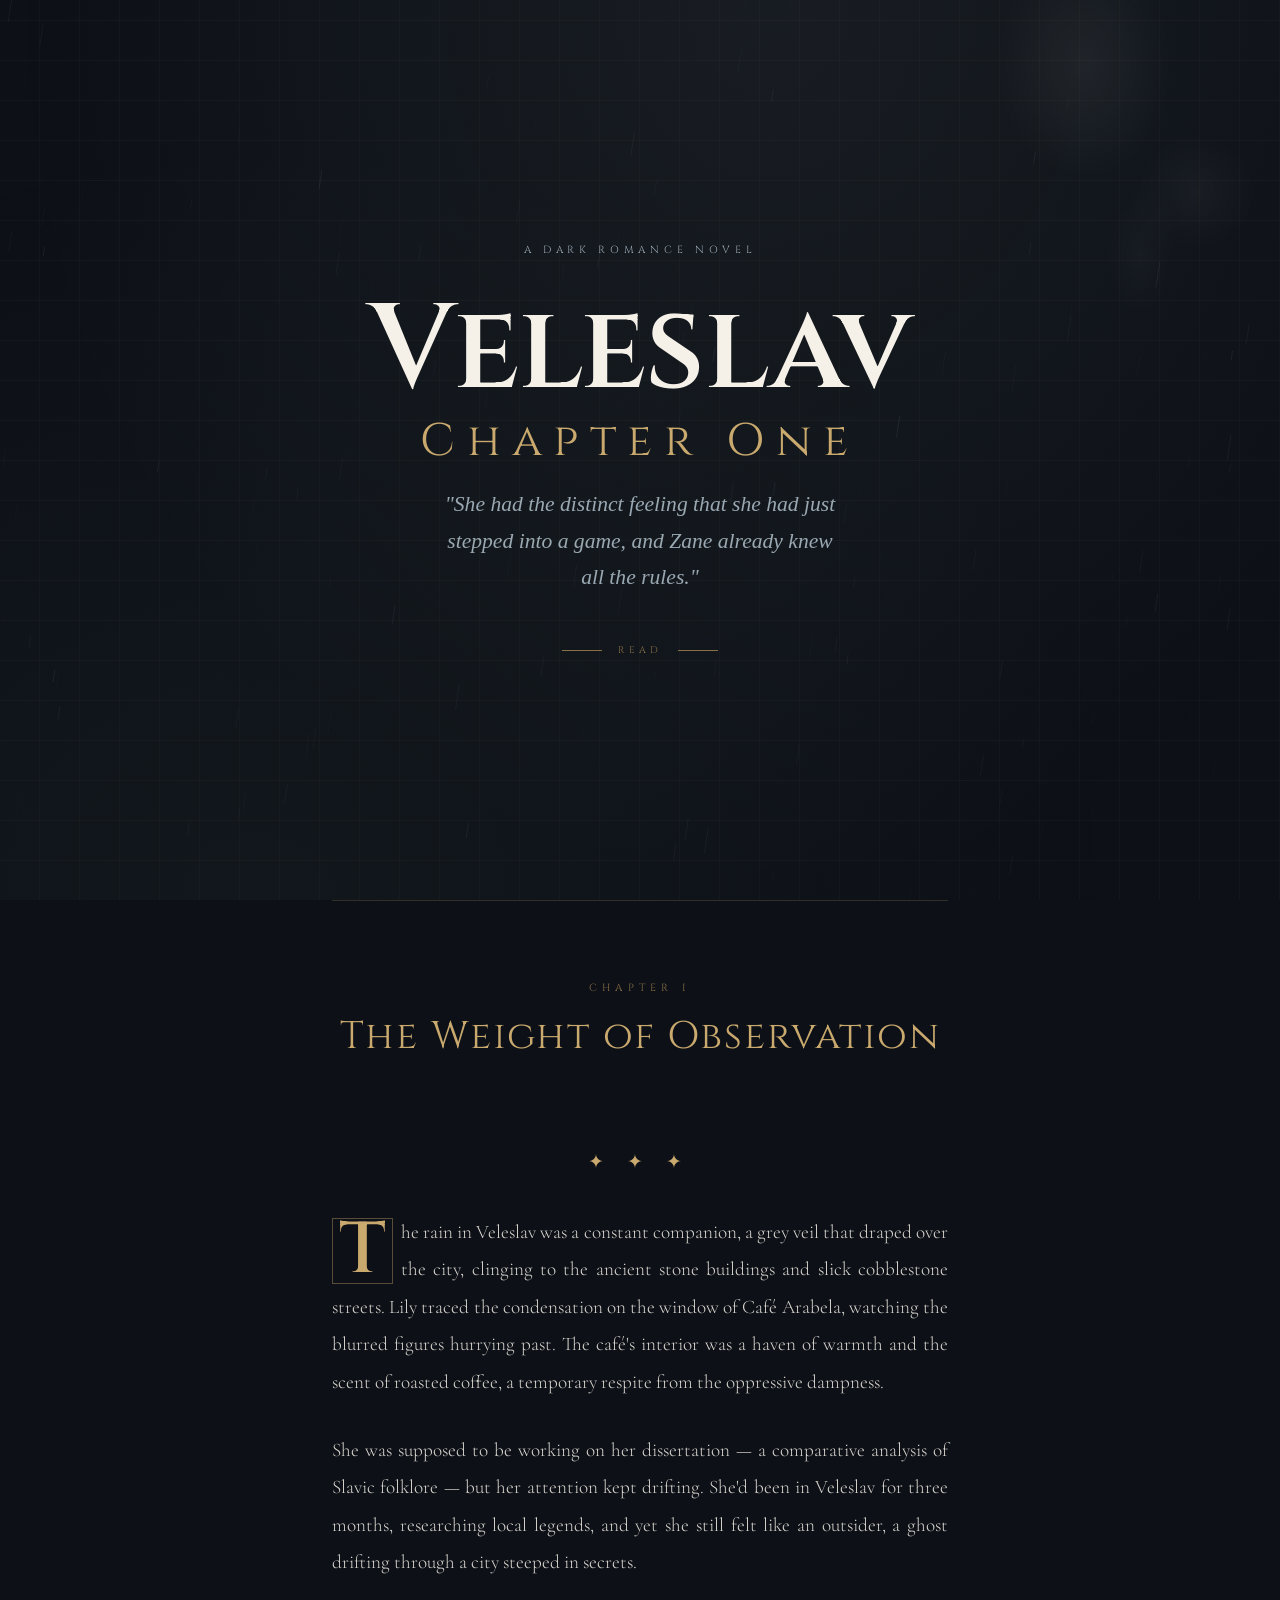
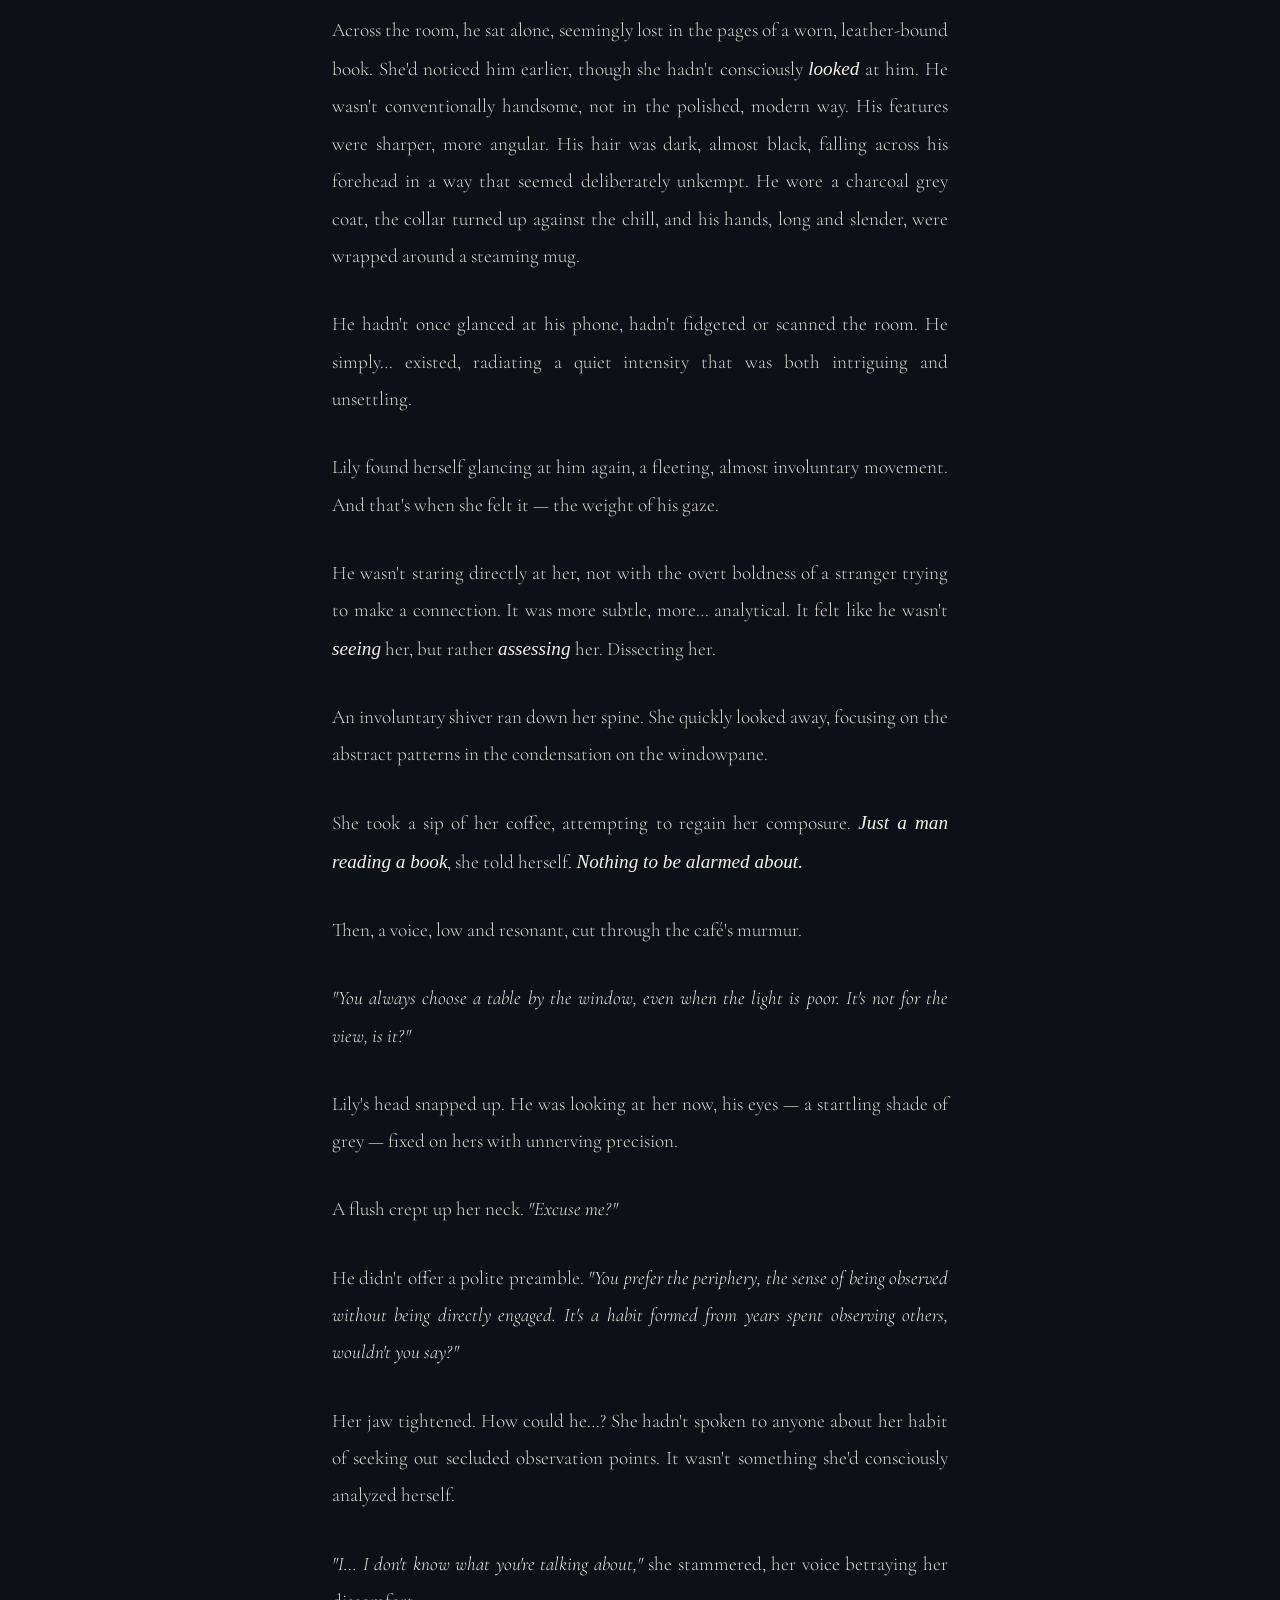
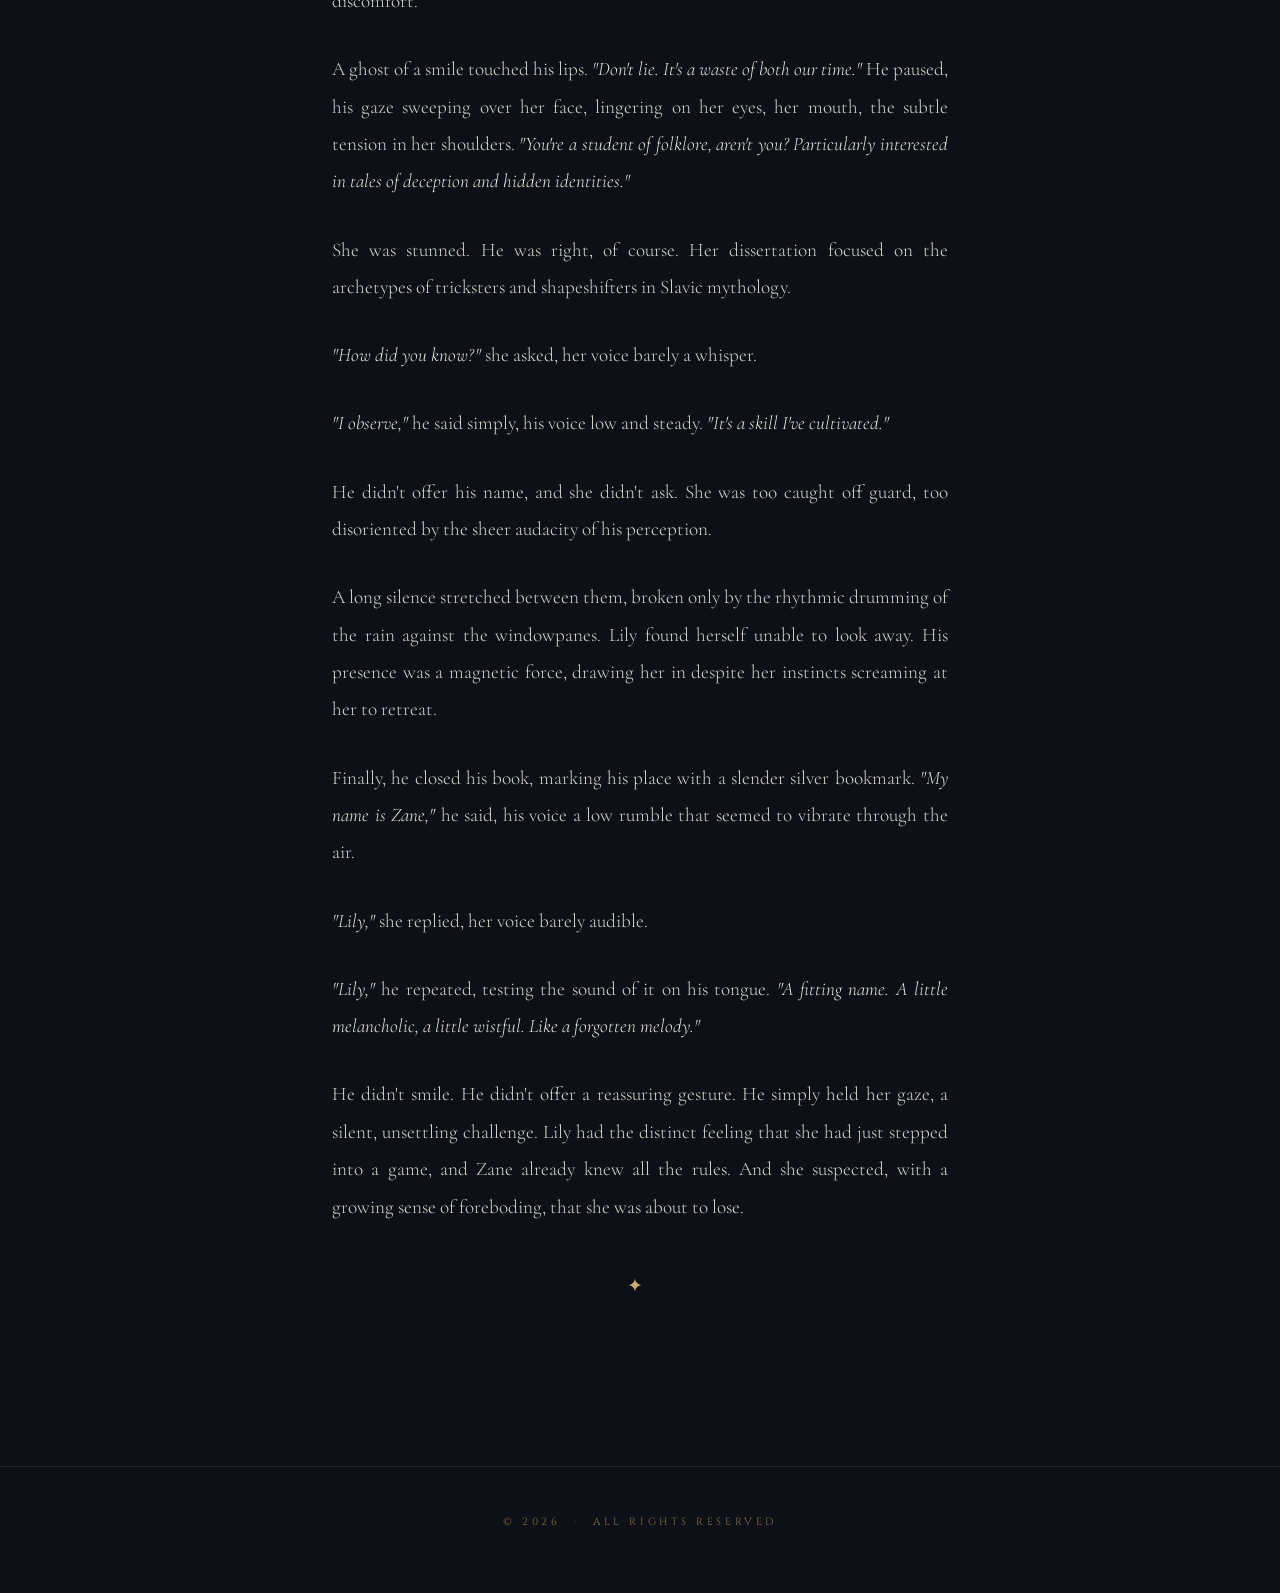
==== index.html @ c0bae183 "Add files via upload" ====
<!DOCTYPE html>
<html lang="en">
<head>
  <meta charset="UTF-8" />
  <meta name="viewport" content="width=device-width, initial-scale=1.0"/>
  <title>Chapter One — Veleslav</title>
  <link href="https://fonts.googleapis.com/css2?family=Cormorant+Garamond:ital,wght@0,300;0,400;0,600;1,300;1,400&family=Cinzel:wght@400;600&family=IM+Fell+English:ital@0;1&display=swap" rel="stylesheet"/>
  <style>
    :root {
      --ink: #1a1410;
      --parchment: #f5f0e8;
      --sepia: #8b6f47;
      --mist: #9aa8b2;
      --accent: #c9a96e;
      --deep: #0d1117;
    }

    *, *::before, *::after { box-sizing: border-box; margin: 0; padding: 0; }

    html { scroll-behavior: smooth; }

    body {
      background-color: var(--deep);
      color: var(--parchment);
      font-family: 'Cormorant Garamond', serif;
      font-weight: 300;
      min-height: 100vh;
      overflow-x: hidden;
      cursor: default;
    }

    /* ── Rain canvas ── */
    #rain {
      position: fixed;
      inset: 0;
      pointer-events: none;
      z-index: 0;
      opacity: 0.18;
    }

    /* ── Fog overlay ── */
    .fog {
      position: fixed;
      inset: 0;
      pointer-events: none;
      z-index: 1;
      background: radial-gradient(ellipse at 60% 0%, rgba(154,168,178,0.08) 0%, transparent 70%),
                  radial-gradient(ellipse at 20% 100%, rgba(100,120,130,0.06) 0%, transparent 60%);
    }

    /* ── Hero ── */
    .hero {
      position: relative;
      z-index: 2;
      min-height: 100vh;
      display: flex;
      flex-direction: column;
      align-items: center;
      justify-content: center;
      text-align: center;
      padding: 4rem 2rem;
    }

    .hero::before {
      content: '';
      position: absolute;
      inset: 0;
      background:
        repeating-linear-gradient(0deg, transparent, transparent 39px, rgba(201,169,110,0.04) 39px, rgba(201,169,110,0.04) 40px),
        repeating-linear-gradient(90deg, transparent, transparent 39px, rgba(201,169,110,0.03) 39px, rgba(201,169,110,0.03) 40px);
      pointer-events: none;
    }

    .hero-eyebrow {
      font-family: 'Cinzel', serif;
      font-size: 0.65rem;
      letter-spacing: 0.45em;
      color: var(--mist);
      text-transform: uppercase;
      margin-bottom: 2.5rem;
      opacity: 0;
      animation: fadeUp 1.2s ease forwards 0.3s;
    }

    .hero-title {
      font-family: 'Cinzel', serif;
      font-size: clamp(3rem, 10vw, 7.5rem);
      font-weight: 600;
      line-height: 0.9;
      color: var(--parchment);
      letter-spacing: -0.01em;
      margin-bottom: 1.5rem;
      opacity: 0;
      animation: fadeUp 1.4s ease forwards 0.5s;
    }

    .hero-title span {
      display: block;
      color: var(--accent);
      font-size: 0.38em;
      font-weight: 400;
      letter-spacing: 0.25em;
      margin-top: 1rem;
    }

    .hero-subtitle {
      font-family: 'IM Fell English', serif;
      font-style: italic;
      font-size: clamp(1rem, 2.5vw, 1.35rem);
      color: var(--mist);
      max-width: 38ch;
      line-height: 1.7;
      margin-bottom: 3rem;
      opacity: 0;
      animation: fadeUp 1.4s ease forwards 0.75s;
    }

    .scroll-cue {
      font-family: 'Cinzel', serif;
      font-size: 0.6rem;
      letter-spacing: 0.4em;
      color: var(--sepia);
      text-transform: uppercase;
      opacity: 0;
      animation: fadeUp 1s ease forwards 1.4s, pulse 2.5s ease-in-out infinite 2.4s;
      display: flex;
      align-items: center;
      gap: 1rem;
    }
    .scroll-cue::before, .scroll-cue::after {
      content: '';
      display: block;
      width: 40px;
      height: 1px;
      background: var(--sepia);
    }

    /* ── Divider ── */
    .ornament {
      text-align: center;
      color: var(--accent);
      font-size: 1.2rem;
      opacity: 0.6;
      margin: 2.5rem 0;
      letter-spacing: 0.5em;
    }

    /* ── Chapter body ── */
    .chapter {
      position: relative;
      z-index: 2;
      max-width: 680px;
      margin: 0 auto;
      padding: 0 2rem 8rem;
    }

    .chapter-header {
      text-align: center;
      padding: 5rem 0 3rem;
      border-top: 1px solid rgba(201,169,110,0.2);
    }

    .chapter-label {
      font-family: 'Cinzel', serif;
      font-size: 0.65rem;
      letter-spacing: 0.5em;
      color: var(--sepia);
      text-transform: uppercase;
      display: block;
      margin-bottom: 1rem;
    }

    .chapter-name {
      font-family: 'Cinzel', serif;
      font-size: clamp(1.6rem, 4vw, 2.4rem);
      font-weight: 400;
      color: var(--accent);
      letter-spacing: 0.05em;
    }

    /* ── Prose ── */
    .prose p {
      font-size: clamp(1.05rem, 2vw, 1.2rem);
      line-height: 1.95;
      color: rgba(245,240,232,0.88);
      margin-bottom: 1.6em;
      text-align: justify;
      hyphens: auto;
    }

    .prose p:first-child::first-letter {
      font-family: 'Cinzel', serif;
      font-size: 4.5rem;
      font-weight: 600;
      color: var(--accent);
      float: left;
      line-height: 0.8;
      margin: 0.05em 0.12em 0 0;
      padding: 0.05em 0.08em;
      border: 1px solid rgba(201,169,110,0.4);
    }

    .prose em {
      font-family: 'IM Fell English', serif;
      color: var(--parchment);
    }

    /* dialogue gets a subtle highlight */
    .dialogue {
      color: rgba(245,240,232,0.97);
      font-style: italic;
    }

    /* ── Footer ── */
    footer {
      position: relative;
      z-index: 2;
      text-align: center;
      padding: 3rem 2rem 4rem;
      border-top: 1px solid rgba(201,169,110,0.15);
      font-family: 'Cinzel', serif;
      font-size: 0.65rem;
      letter-spacing: 0.35em;
      color: var(--sepia);
      text-transform: uppercase;
    }

    /* ── Animations ── */
    @keyframes fadeUp {
      from { opacity: 0; transform: translateY(22px); }
      to   { opacity: 1; transform: translateY(0); }
    }
    @keyframes pulse {
      0%, 100% { opacity: 0.5; }
      50%       { opacity: 1; }
    }

    /* ── Scroll reveal ── */
    .reveal {
      opacity: 0;
      transform: translateY(18px);
      transition: opacity 0.9s ease, transform 0.9s ease;
    }
    .reveal.visible {
      opacity: 1;
      transform: translateY(0);
    }

    /* ── Window condensation deco ── */
    .window-deco {
      position: fixed;
      top: 0; right: 0;
      width: 280px; height: 320px;
      pointer-events: none;
      z-index: 1;
      opacity: 0.07;
      background:
        radial-gradient(ellipse at 30% 20%, rgba(255,255,255,0.8) 0%, transparent 35%),
        radial-gradient(ellipse at 70% 60%, rgba(255,255,255,0.5) 0%, transparent 25%),
        radial-gradient(ellipse at 50% 80%, rgba(255,255,255,0.4) 0%, transparent 20%);
    }
  </style>
</head>
<body>

<canvas id="rain"></canvas>
<div class="fog"></div>
<div class="window-deco"></div>

<!-- Hero -->
<section class="hero">
  <p class="hero-eyebrow">A Dark Romance Novel</p>
  <h1 class="hero-title">
    Veleslav
    <span>Chapter One</span>
  </h1>
  <p class="hero-subtitle">
    "She had the distinct feeling that she had just stepped into a game, and Zane already knew all the rules."
  </p>
  <div class="scroll-cue">Read</div>
</section>

<!-- Chapter -->
<main class="chapter">
  <header class="chapter-header reveal">
    <span class="chapter-label">Chapter I</span>
    <h2 class="chapter-name">The Weight of Observation</h2>
  </header>
  <div class="ornament reveal">✦ ✦ ✦</div>

  <div class="prose">

    <p class="reveal">
      The rain in Veleslav was a constant companion, a grey veil that draped over the city, clinging to the ancient stone buildings and slick cobblestone streets. Lily traced the condensation on the window of Café Arabela, watching the blurred figures hurrying past. The café's interior was a haven of warmth and the scent of roasted coffee, a temporary respite from the oppressive dampness.
    </p>

    <p class="reveal">
      She was supposed to be working on her dissertation — a comparative analysis of Slavic folklore — but her attention kept drifting. She'd been in Veleslav for three months, researching local legends, and yet she still felt like an outsider, a ghost drifting through a city steeped in secrets.
    </p>

    <p class="reveal">
      Across the room, he sat alone, seemingly lost in the pages of a worn, leather-bound book. She'd noticed him earlier, though she hadn't consciously <em>looked</em> at him. He wasn't conventionally handsome, not in the polished, modern way. His features were sharper, more angular. His hair was dark, almost black, falling across his forehead in a way that seemed deliberately unkempt. He wore a charcoal grey coat, the collar turned up against the chill, and his hands, long and slender, were wrapped around a steaming mug.
    </p>

    <p class="reveal">
      He hadn't once glanced at his phone, hadn't fidgeted or scanned the room. He simply… existed, radiating a quiet intensity that was both intriguing and unsettling.
    </p>

    <p class="reveal">
      Lily found herself glancing at him again, a fleeting, almost involuntary movement. And that's when she felt it — the weight of his gaze.
    </p>

    <p class="reveal">
      He wasn't staring directly at her, not with the overt boldness of a stranger trying to make a connection. It was more subtle, more… analytical. It felt like he wasn't <em>seeing</em> her, but rather <em>assessing</em> her. Dissecting her.
    </p>

    <p class="reveal">
      An involuntary shiver ran down her spine. She quickly looked away, focusing on the abstract patterns in the condensation on the windowpane.
    </p>

    <p class="reveal">
      She took a sip of her coffee, attempting to regain her composure. <em>Just a man reading a book</em>, she told herself. <em>Nothing to be alarmed about.</em>
    </p>

    <p class="reveal">
      Then, a voice, low and resonant, cut through the café's murmur.
    </p>

    <p class="reveal">
      <span class="dialogue">"You always choose a table by the window, even when the light is poor. It's not for the view, is it?"</span>
    </p>

    <p class="reveal">
      Lily's head snapped up. He was looking at her now, his eyes — a startling shade of grey — fixed on hers with unnerving precision.
    </p>

    <p class="reveal">
      A flush crept up her neck. <span class="dialogue">"Excuse me?"</span>
    </p>

    <p class="reveal">
      He didn't offer a polite preamble. <span class="dialogue">"You prefer the periphery, the sense of being observed without being directly engaged. It's a habit formed from years spent observing others, wouldn't you say?"</span>
    </p>

    <p class="reveal">
      Her jaw tightened. How could he…? She hadn't spoken to anyone about her habit of seeking out secluded observation points. It wasn't something she'd consciously analyzed herself.
    </p>

    <p class="reveal">
      <span class="dialogue">"I… I don't know what you're talking about,"</span> she stammered, her voice betraying her discomfort.
    </p>

    <p class="reveal">
      A ghost of a smile touched his lips. <span class="dialogue">"Don't lie. It's a waste of both our time."</span> He paused, his gaze sweeping over her face, lingering on her eyes, her mouth, the subtle tension in her shoulders. <span class="dialogue">"You're a student of folklore, aren't you? Particularly interested in tales of deception and hidden identities."</span>
    </p>

    <p class="reveal">
      She was stunned. He was right, of course. Her dissertation focused on the archetypes of tricksters and shapeshifters in Slavic mythology.
    </p>

    <p class="reveal">
      <span class="dialogue">"How did you know?"</span> she asked, her voice barely a whisper.
    </p>

    <p class="reveal">
      <span class="dialogue">"I observe,"</span> he said simply, his voice low and steady. <span class="dialogue">"It's a skill I've cultivated."</span>
    </p>

    <p class="reveal">
      He didn't offer his name, and she didn't ask. She was too caught off guard, too disoriented by the sheer audacity of his perception.
    </p>

    <p class="reveal">
      A long silence stretched between them, broken only by the rhythmic drumming of the rain against the windowpanes. Lily found herself unable to look away. His presence was a magnetic force, drawing her in despite her instincts screaming at her to retreat.
    </p>

    <p class="reveal">
      Finally, he closed his book, marking his place with a slender silver bookmark. <span class="dialogue">"My name is Zane,"</span> he said, his voice a low rumble that seemed to vibrate through the air.
    </p>

    <p class="reveal">
      <span class="dialogue">"Lily,"</span> she replied, her voice barely audible.
    </p>

    <p class="reveal">
      <span class="dialogue">"Lily,"</span> he repeated, testing the sound of it on his tongue. <span class="dialogue">"A fitting name. A little melancholic, a little wistful. Like a forgotten melody."</span>
    </p>

    <p class="reveal">
      He didn't smile. He didn't offer a reassuring gesture. He simply held her gaze, a silent, unsettling challenge. Lily had the distinct feeling that she had just stepped into a game, and Zane already knew all the rules. And she suspected, with a growing sense of foreboding, that she was about to lose.
    </p>

  </div>

  <div class="ornament reveal" style="margin-top:3rem;">✦</div>
</main>

<footer>
  &copy; 2026 &nbsp;·&nbsp; All Rights Reserved
</footer>

<script>
  /* ── Rain ── */
  const canvas = document.getElementById('rain');
  const ctx = canvas.getContext('2d');
  let drops = [];

  function resize() {
    canvas.width  = window.innerWidth;
    canvas.height = window.innerHeight;
  }
  resize();
  window.addEventListener('resize', resize);

  function initDrops(n = 160) {
    drops = [];
    for (let i = 0; i < n; i++) {
      drops.push({
        x: Math.random() * canvas.width,
        y: Math.random() * canvas.height,
        len: Math.random() * 18 + 8,
        speed: Math.random() * 2.5 + 1.2,
        opacity: Math.random() * 0.5 + 0.1,
        width: Math.random() * 0.6 + 0.3,
      });
    }
  }
  initDrops();

  function drawRain() {
    ctx.clearRect(0, 0, canvas.width, canvas.height);
    drops.forEach(d => {
      ctx.beginPath();
      ctx.moveTo(d.x, d.y);
      ctx.lineTo(d.x - d.len * 0.15, d.y + d.len);
      ctx.strokeStyle = `rgba(180,200,210,${d.opacity})`;
      ctx.lineWidth = d.width;
      ctx.stroke();
      d.y += d.speed;
      d.x -= d.speed * 0.15;
      if (d.y > canvas.height) {
        d.y = -d.len;
        d.x = Math.random() * canvas.width;
      }
    });
    requestAnimationFrame(drawRain);
  }
  drawRain();

  /* ── Scroll reveal ── */
  const revealEls = document.querySelectorAll('.reveal');
  const observer = new IntersectionObserver((entries) => {
    entries.forEach(e => {
      if (e.isIntersecting) {
        e.target.classList.add('visible');
        observer.unobserve(e.target);
      }
    });
  }, { threshold: 0.12 });
  revealEls.forEach(el => observer.observe(el));
</script>
</body>
</html>
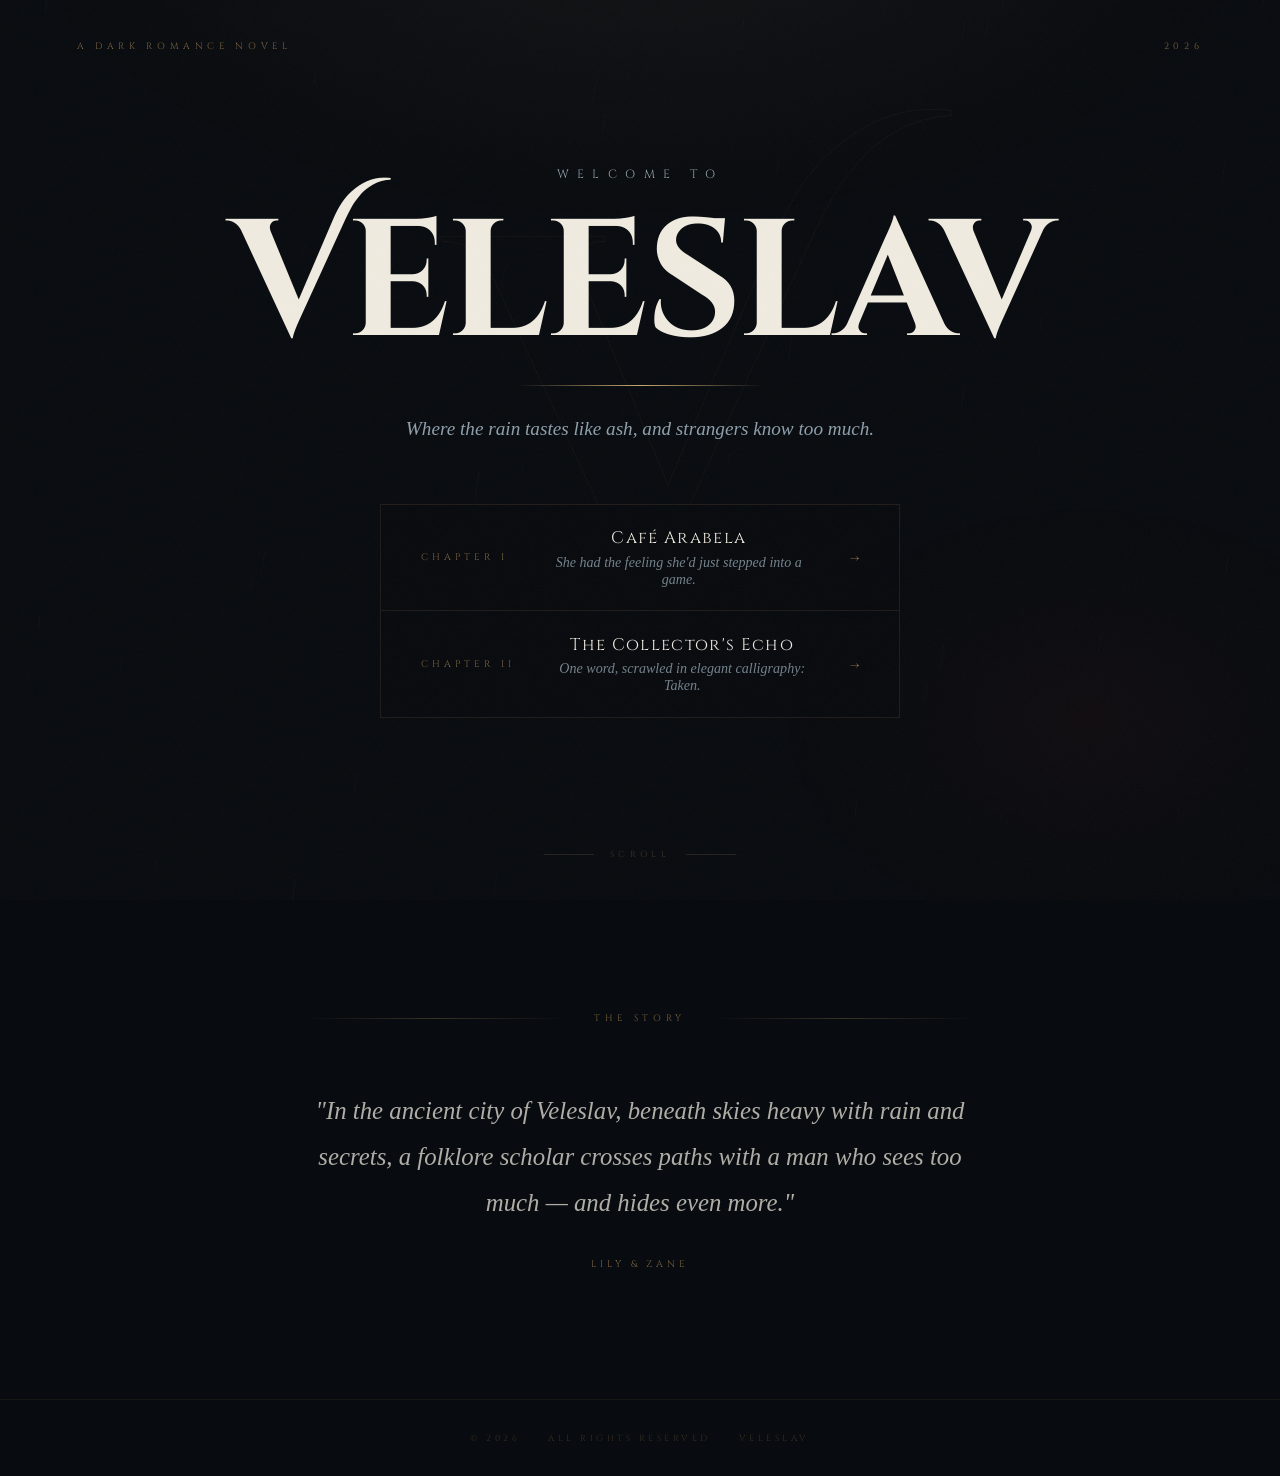
==== commit 071ae00a: "Add files via upload" ====
--- a/index.html
+++ b/index.html
@@ -1,463 +1,437 @@
 <!DOCTYPE html>
 <html lang="en">
 <head>
-  <meta charset="UTF-8" />
+  <meta charset="UTF-8"/>
   <meta name="viewport" content="width=device-width, initial-scale=1.0"/>
-  <title>Chapter One — Veleslav</title>
-  <link href="https://fonts.googleapis.com/css2?family=Cormorant+Garamond:ital,wght@0,300;0,400;0,600;1,300;1,400&family=Cinzel:wght@400;600&family=IM+Fell+English:ital@0;1&display=swap" rel="stylesheet"/>
+  <title>Veleslav — A Dark Romance</title>
+  <link href="https://fonts.googleapis.com/css2?family=Cinzel+Decorative:wght@400;700&family=Cinzel:wght@400;600&family=Cormorant+Garamond:ital,wght@0,300;0,400;1,300;1,400&family=IM+Fell+English:ital@0;1&display=swap" rel="stylesheet"/>
   <style>
     :root {
-      --ink: #1a1410;
-      --parchment: #f5f0e8;
-      --sepia: #8b6f47;
-      --mist: #9aa8b2;
-      --accent: #c9a96e;
-      --deep: #0d1117;
+      --deep:     #080b0f;
+      --parchment:#f0ebe0;
+      --gold:     #c9a96e;
+      --gold-dim: #7a6240;
+      --mist:     #8fa0ab;
+      --crimson:  #6b1e1e;
     }
 
     *, *::before, *::after { box-sizing: border-box; margin: 0; padding: 0; }
-
-    html { scroll-behavior: smooth; }
+    html, body { width: 100%; height: 100%; }
 
     body {
-      background-color: var(--deep);
+      background: var(--deep);
       color: var(--parchment);
       font-family: 'Cormorant Garamond', serif;
-      font-weight: 300;
-      min-height: 100vh;
       overflow-x: hidden;
       cursor: default;
     }
 
-    /* ── Rain canvas ── */
+    /* ── Grain texture ── */
+    body::after {
+      content: '';
+      position: fixed;
+      inset: 0;
+      pointer-events: none;
+      z-index: 100;
+      opacity: 0.035;
+      background-image: url("data:image/svg+xml,%3Csvg viewBox='0 0 256 256' xmlns='http://www.w3.org/2000/svg'%3E%3Cfilter id='noise'%3E%3CfeTurbulence type='fractalNoise' baseFrequency='0.9' numOctaves='4' stitchTiles='stitch'/%3E%3C/filter%3E%3Crect width='100%25' height='100%25' filter='url(%23noise)'/%3E%3C/svg%3E");
+      background-size: 200px;
+    }
+
+    /* ── Rain ── */
     #rain {
       position: fixed;
       inset: 0;
+      z-index: 0;
       pointer-events: none;
-      z-index: 0;
-      opacity: 0.18;
-    }
-
-    /* ── Fog overlay ── */
-    .fog {
+      opacity: 0.15;
+    }
+
+    /* ── Background atmosphere ── */
+    .bg-glow {
       position: fixed;
       inset: 0;
+      z-index: 0;
       pointer-events: none;
-      z-index: 1;
-      background: radial-gradient(ellipse at 60% 0%, rgba(154,168,178,0.08) 0%, transparent 70%),
-                  radial-gradient(ellipse at 20% 100%, rgba(100,120,130,0.06) 0%, transparent 60%);
-    }
-
-    /* ── Hero ── */
+      background:
+        radial-gradient(ellipse 70% 50% at 50% -10%, rgba(201,169,110,0.06) 0%, transparent 70%),
+        radial-gradient(ellipse 40% 40% at 85% 80%, rgba(107,30,30,0.08) 0%, transparent 60%);
+    }
+
+    /* ══════════════════════
+       HERO
+    ══════════════════════ */
     .hero {
       position: relative;
       z-index: 2;
       min-height: 100vh;
+      display: grid;
+      grid-template-rows: auto 1fr auto;
+      padding: 0 6vw;
+    }
+
+    .hero-watermark {
+      position: absolute;
+      top: 50%;
+      left: 50%;
+      transform: translate(-50%, -52%);
+      font-family: 'Cinzel Decorative', serif;
+      font-size: clamp(18rem, 40vw, 42rem);
+      font-weight: 700;
+      color: transparent;
+      -webkit-text-stroke: 1px rgba(201,169,110,0.055);
+      line-height: 1;
+      pointer-events: none;
+      user-select: none;
+    }
+
+    .hero-top {
+      display: flex;
+      justify-content: space-between;
+      align-items: flex-start;
+      padding-top: 2.5rem;
+      opacity: 0;
+      animation: fadeIn 1s ease forwards 0.2s;
+    }
+
+    .hero-tag {
+      font-family: 'Cinzel', serif;
+      font-size: 0.58rem;
+      letter-spacing: 0.5em;
+      text-transform: uppercase;
+      color: var(--gold-dim);
+    }
+
+    .hero-center {
       display: flex;
       flex-direction: column;
       align-items: center;
       justify-content: center;
       text-align: center;
-      padding: 4rem 2rem;
-    }
-
-    .hero::before {
+      padding: 2rem 0 3rem;
+    }
+
+    .title-pre {
+      font-family: 'Cinzel', serif;
+      font-size: clamp(0.6rem, 1.2vw, 0.75rem);
+      letter-spacing: 0.7em;
+      text-transform: uppercase;
+      color: var(--mist);
+      display: block;
+      margin-bottom: 1.8rem;
+      opacity: 0;
+      animation: fadeIn 1.2s ease forwards 0.4s;
+    }
+
+    .title-main {
+      font-family: 'Cinzel Decorative', serif;
+      font-size: clamp(4rem, 13vw, 11rem);
+      font-weight: 700;
+      line-height: 0.9;
+      color: var(--parchment);
+      letter-spacing: -0.02em;
+      opacity: 0;
+      animation: titleReveal 1.8s cubic-bezier(0.16,1,0.3,1) forwards 0.6s;
+    }
+
+    .title-main::after {
+      content: '';
+      display: block;
+      width: 0;
+      height: 1px;
+      background: linear-gradient(90deg, transparent, var(--gold), transparent);
+      margin: 1.5rem auto 0;
+      animation: lineGrow 1.2s ease forwards 1.8s;
+    }
+
+    .title-sub {
+      font-family: 'IM Fell English', serif;
+      font-style: italic;
+      font-size: clamp(0.95rem, 2vw, 1.2rem);
+      color: var(--mist);
+      margin-top: 2rem;
+      opacity: 0;
+      animation: fadeIn 1s ease forwards 1.6s;
+    }
+
+    /* ── Chapter cards ── */
+    .chapters {
+      display: flex;
+      flex-direction: column;
+      align-items: center;
+      margin-top: 4rem;
+      opacity: 0;
+      animation: fadeIn 1s ease forwards 2s;
+      width: 100%;
+    }
+
+    .chapter-link {
+      display: flex;
+      align-items: center;
+      gap: 2rem;
+      padding: 1.4rem 2.5rem;
+      width: clamp(280px, 55vw, 520px);
+      border: 1px solid rgba(201,169,110,0.12);
+      text-decoration: none;
+      color: var(--parchment);
+      position: relative;
+      transition: all 0.4s ease;
+      background: rgba(8,11,15,0.5);
+      backdrop-filter: blur(4px);
+    }
+
+    .chapter-link:first-child { border-bottom: none; }
+
+    .chapter-link::before {
       content: '';
       position: absolute;
       inset: 0;
-      background:
-        repeating-linear-gradient(0deg, transparent, transparent 39px, rgba(201,169,110,0.04) 39px, rgba(201,169,110,0.04) 40px),
-        repeating-linear-gradient(90deg, transparent, transparent 39px, rgba(201,169,110,0.03) 39px, rgba(201,169,110,0.03) 40px);
-      pointer-events: none;
-    }
-
-    .hero-eyebrow {
-      font-family: 'Cinzel', serif;
-      font-size: 0.65rem;
-      letter-spacing: 0.45em;
-      color: var(--mist);
-      text-transform: uppercase;
-      margin-bottom: 2.5rem;
-      opacity: 0;
-      animation: fadeUp 1.2s ease forwards 0.3s;
-    }
-
-    .hero-title {
-      font-family: 'Cinzel', serif;
-      font-size: clamp(3rem, 10vw, 7.5rem);
-      font-weight: 600;
-      line-height: 0.9;
-      color: var(--parchment);
-      letter-spacing: -0.01em;
-      margin-bottom: 1.5rem;
-      opacity: 0;
-      animation: fadeUp 1.4s ease forwards 0.5s;
-    }
-
-    .hero-title span {
-      display: block;
-      color: var(--accent);
-      font-size: 0.38em;
+      background: linear-gradient(90deg, rgba(201,169,110,0.05), transparent);
+      opacity: 0;
+      transition: opacity 0.4s;
+    }
+
+    .chapter-link:hover::before { opacity: 1; }
+    .chapter-link:hover { border-color: rgba(201,169,110,0.35); }
+    .chapter-link:hover .ch-arrow { transform: translateX(6px); color: var(--gold); }
+    .chapter-link:hover .ch-num   { color: var(--gold); }
+
+    .ch-num {
+      font-family: 'Cinzel', serif;
+      font-size: 0.6rem;
+      letter-spacing: 0.4em;
+      text-transform: uppercase;
+      color: var(--gold-dim);
+      min-width: 70px;
+      transition: color 0.4s;
+    }
+
+    .ch-info { flex: 1; }
+
+    .ch-title {
+      font-family: 'Cinzel', serif;
+      font-size: clamp(0.85rem, 1.8vw, 1.05rem);
       font-weight: 400;
-      letter-spacing: 0.25em;
-      margin-top: 1rem;
-    }
-
-    .hero-subtitle {
+      letter-spacing: 0.08em;
+      margin-bottom: 0.3rem;
+    }
+
+    .ch-desc {
       font-family: 'IM Fell English', serif;
       font-style: italic;
-      font-size: clamp(1rem, 2.5vw, 1.35rem);
+      font-size: clamp(0.78rem, 1.3vw, 0.88rem);
       color: var(--mist);
-      max-width: 38ch;
-      line-height: 1.7;
-      margin-bottom: 3rem;
-      opacity: 0;
-      animation: fadeUp 1.4s ease forwards 0.75s;
-    }
-
-    .scroll-cue {
+      opacity: 0.8;
+    }
+
+    .ch-arrow {
+      font-size: 0.9rem;
+      color: var(--gold-dim);
+      transition: transform 0.4s ease, color 0.4s;
+    }
+
+    .hero-bottom {
+      display: flex;
+      justify-content: center;
+      padding-bottom: 2.5rem;
+      opacity: 0;
+      animation: fadeIn 1s ease forwards 2.4s;
+    }
+
+    .scroll-hint {
+      font-family: 'Cinzel', serif;
+      font-size: 0.55rem;
+      letter-spacing: 0.5em;
+      text-transform: uppercase;
+      color: rgba(139,111,71,0.4);
+      display: flex;
+      align-items: center;
+      gap: 1rem;
+    }
+    .scroll-hint::before, .scroll-hint::after {
+      content: '';
+      width: 50px;
+      height: 1px;
+      background: rgba(201,169,110,0.15);
+      display: block;
+    }
+
+    /* ══════════════════════
+       ABOUT
+    ══════════════════════ */
+    .about {
+      position: relative;
+      z-index: 2;
+      max-width: 760px;
+      margin: 0 auto;
+      padding: 7rem 2.5rem 8rem;
+      text-align: center;
+    }
+
+    .about-rule {
+      display: flex;
+      align-items: center;
+      gap: 1.5rem;
+      margin-bottom: 4rem;
+    }
+    .about-rule::before, .about-rule::after {
+      content: '';
+      flex: 1;
+      height: 1px;
+      background: linear-gradient(90deg, transparent, rgba(201,169,110,0.25), transparent);
+    }
+    .about-rule span {
+      font-family: 'Cinzel', serif;
+      font-size: 0.58rem;
+      letter-spacing: 0.5em;
+      text-transform: uppercase;
+      color: var(--gold-dim);
+      white-space: nowrap;
+    }
+
+    .about-quote {
+      font-family: 'IM Fell English', serif;
+      font-style: italic;
+      font-size: clamp(1.15rem, 2.5vw, 1.55rem);
+      line-height: 1.85;
+      color: rgba(240,235,224,0.72);
+      margin-bottom: 2rem;
+    }
+
+    .about-attr {
       font-family: 'Cinzel', serif;
       font-size: 0.6rem;
       letter-spacing: 0.4em;
-      color: var(--sepia);
-      text-transform: uppercase;
-      opacity: 0;
-      animation: fadeUp 1s ease forwards 1.4s, pulse 2.5s ease-in-out infinite 2.4s;
-      display: flex;
-      align-items: center;
-      gap: 1rem;
-    }
-    .scroll-cue::before, .scroll-cue::after {
-      content: '';
-      display: block;
-      width: 40px;
-      height: 1px;
-      background: var(--sepia);
-    }
-
-    /* ── Divider ── */
-    .ornament {
-      text-align: center;
-      color: var(--accent);
-      font-size: 1.2rem;
-      opacity: 0.6;
-      margin: 2.5rem 0;
-      letter-spacing: 0.5em;
-    }
-
-    /* ── Chapter body ── */
-    .chapter {
-      position: relative;
-      z-index: 2;
-      max-width: 680px;
-      margin: 0 auto;
-      padding: 0 2rem 8rem;
-    }
-
-    .chapter-header {
-      text-align: center;
-      padding: 5rem 0 3rem;
-      border-top: 1px solid rgba(201,169,110,0.2);
-    }
-
-    .chapter-label {
-      font-family: 'Cinzel', serif;
-      font-size: 0.65rem;
-      letter-spacing: 0.5em;
-      color: var(--sepia);
-      text-transform: uppercase;
-      display: block;
-      margin-bottom: 1rem;
-    }
-
-    .chapter-name {
-      font-family: 'Cinzel', serif;
-      font-size: clamp(1.6rem, 4vw, 2.4rem);
-      font-weight: 400;
-      color: var(--accent);
-      letter-spacing: 0.05em;
-    }
-
-    /* ── Prose ── */
-    .prose p {
-      font-size: clamp(1.05rem, 2vw, 1.2rem);
-      line-height: 1.95;
-      color: rgba(245,240,232,0.88);
-      margin-bottom: 1.6em;
-      text-align: justify;
-      hyphens: auto;
-    }
-
-    .prose p:first-child::first-letter {
-      font-family: 'Cinzel', serif;
-      font-size: 4.5rem;
-      font-weight: 600;
-      color: var(--accent);
-      float: left;
-      line-height: 0.8;
-      margin: 0.05em 0.12em 0 0;
-      padding: 0.05em 0.08em;
-      border: 1px solid rgba(201,169,110,0.4);
-    }
-
-    .prose em {
-      font-family: 'IM Fell English', serif;
-      color: var(--parchment);
-    }
-
-    /* dialogue gets a subtle highlight */
-    .dialogue {
-      color: rgba(245,240,232,0.97);
-      font-style: italic;
-    }
-
-    /* ── Footer ── */
+      text-transform: uppercase;
+      color: var(--gold-dim);
+    }
+
+    .reveal {
+      opacity: 0;
+      transform: translateY(20px);
+      transition: opacity 1s ease, transform 1s ease;
+    }
+    .reveal.visible { opacity: 1; transform: translateY(0); }
+
     footer {
       position: relative;
       z-index: 2;
       text-align: center;
-      padding: 3rem 2rem 4rem;
-      border-top: 1px solid rgba(201,169,110,0.15);
-      font-family: 'Cinzel', serif;
-      font-size: 0.65rem;
-      letter-spacing: 0.35em;
-      color: var(--sepia);
-      text-transform: uppercase;
-    }
-
-    /* ── Animations ── */
-    @keyframes fadeUp {
-      from { opacity: 0; transform: translateY(22px); }
-      to   { opacity: 1; transform: translateY(0); }
-    }
-    @keyframes pulse {
-      0%, 100% { opacity: 0.5; }
-      50%       { opacity: 1; }
-    }
-
-    /* ── Scroll reveal ── */
-    .reveal {
-      opacity: 0;
-      transform: translateY(18px);
-      transition: opacity 0.9s ease, transform 0.9s ease;
-    }
-    .reveal.visible {
-      opacity: 1;
-      transform: translateY(0);
-    }
-
-    /* ── Window condensation deco ── */
-    .window-deco {
-      position: fixed;
-      top: 0; right: 0;
-      width: 280px; height: 320px;
-      pointer-events: none;
-      z-index: 1;
-      opacity: 0.07;
-      background:
-        radial-gradient(ellipse at 30% 20%, rgba(255,255,255,0.8) 0%, transparent 35%),
-        radial-gradient(ellipse at 70% 60%, rgba(255,255,255,0.5) 0%, transparent 25%),
-        radial-gradient(ellipse at 50% 80%, rgba(255,255,255,0.4) 0%, transparent 20%);
+      padding: 2rem;
+      border-top: 1px solid rgba(201,169,110,0.08);
+      font-family: 'Cinzel', serif;
+      font-size: 0.55rem;
+      letter-spacing: 0.4em;
+      text-transform: uppercase;
+      color: rgba(139,111,71,0.35);
+    }
+
+    @keyframes fadeIn {
+      from { opacity: 0; }
+      to   { opacity: 1; }
+    }
+    @keyframes titleReveal {
+      from { opacity: 0; transform: translateY(30px) scale(0.97); filter: blur(6px); }
+      to   { opacity: 1; transform: translateY(0) scale(1); filter: blur(0); }
+    }
+    @keyframes lineGrow {
+      from { width: 0; }
+      to   { width: clamp(120px, 30%, 280px); }
     }
   </style>
 </head>
 <body>
 
 <canvas id="rain"></canvas>
-<div class="fog"></div>
-<div class="window-deco"></div>
-
-<!-- Hero -->
+<div class="bg-glow"></div>
+
 <section class="hero">
-  <p class="hero-eyebrow">A Dark Romance Novel</p>
-  <h1 class="hero-title">
-    Veleslav
-    <span>Chapter One</span>
-  </h1>
-  <p class="hero-subtitle">
-    "She had the distinct feeling that she had just stepped into a game, and Zane already knew all the rules."
+  <div class="hero-watermark">V</div>
+
+  <div class="hero-top">
+    <span class="hero-tag">A Dark Romance Novel</span>
+    <span class="hero-tag">2026</span>
+  </div>
+
+  <div class="hero-center">
+    <span class="title-pre">Welcome to</span>
+    <h1 class="title-main">Veleslav</h1>
+    <p class="title-sub">Where the rain tastes like ash, and strangers know too much.</p>
+
+    <nav class="chapters">
+      <a class="chapter-link" href="chapter1.html">
+        <span class="ch-num">Chapter I</span>
+        <div class="ch-info">
+          <div class="ch-title">Café Arabela</div>
+          <div class="ch-desc">She had the feeling she'd just stepped into a game.</div>
+        </div>
+        <span class="ch-arrow">→</span>
+      </a>
+      <a class="chapter-link" href="chapter2.html">
+        <span class="ch-num">Chapter II</span>
+        <div class="ch-info">
+          <div class="ch-title">The Collector's Echo</div>
+          <div class="ch-desc">One word, scrawled in elegant calligraphy: Taken.</div>
+        </div>
+        <span class="ch-arrow">→</span>
+      </a>
+    </nav>
+  </div>
+
+  <div class="hero-bottom">
+    <div class="scroll-hint">Scroll</div>
+  </div>
+</section>
+
+<section class="about">
+  <div class="about-rule reveal"><span>The Story</span></div>
+  <p class="about-quote reveal">
+    "In the ancient city of Veleslav, beneath skies heavy with rain and secrets, a folklore scholar crosses paths with a man who sees too much — and hides even more."
   </p>
-  <div class="scroll-cue">Read</div>
+  <p class="about-attr reveal">Lily &amp; Zane</p>
 </section>
 
-<!-- Chapter -->
-<main class="chapter">
-  <header class="chapter-header reveal">
-    <span class="chapter-label">Chapter I</span>
-    <h2 class="chapter-name">The Weight of Observation</h2>
-  </header>
-  <div class="ornament reveal">✦ ✦ ✦</div>
-
-  <div class="prose">
-
-    <p class="reveal">
-      The rain in Veleslav was a constant companion, a grey veil that draped over the city, clinging to the ancient stone buildings and slick cobblestone streets. Lily traced the condensation on the window of Café Arabela, watching the blurred figures hurrying past. The café's interior was a haven of warmth and the scent of roasted coffee, a temporary respite from the oppressive dampness.
-    </p>
-
-    <p class="reveal">
-      She was supposed to be working on her dissertation — a comparative analysis of Slavic folklore — but her attention kept drifting. She'd been in Veleslav for three months, researching local legends, and yet she still felt like an outsider, a ghost drifting through a city steeped in secrets.
-    </p>
-
-    <p class="reveal">
-      Across the room, he sat alone, seemingly lost in the pages of a worn, leather-bound book. She'd noticed him earlier, though she hadn't consciously <em>looked</em> at him. He wasn't conventionally handsome, not in the polished, modern way. His features were sharper, more angular. His hair was dark, almost black, falling across his forehead in a way that seemed deliberately unkempt. He wore a charcoal grey coat, the collar turned up against the chill, and his hands, long and slender, were wrapped around a steaming mug.
-    </p>
-
-    <p class="reveal">
-      He hadn't once glanced at his phone, hadn't fidgeted or scanned the room. He simply… existed, radiating a quiet intensity that was both intriguing and unsettling.
-    </p>
-
-    <p class="reveal">
-      Lily found herself glancing at him again, a fleeting, almost involuntary movement. And that's when she felt it — the weight of his gaze.
-    </p>
-
-    <p class="reveal">
-      He wasn't staring directly at her, not with the overt boldness of a stranger trying to make a connection. It was more subtle, more… analytical. It felt like he wasn't <em>seeing</em> her, but rather <em>assessing</em> her. Dissecting her.
-    </p>
-
-    <p class="reveal">
-      An involuntary shiver ran down her spine. She quickly looked away, focusing on the abstract patterns in the condensation on the windowpane.
-    </p>
-
-    <p class="reveal">
-      She took a sip of her coffee, attempting to regain her composure. <em>Just a man reading a book</em>, she told herself. <em>Nothing to be alarmed about.</em>
-    </p>
-
-    <p class="reveal">
-      Then, a voice, low and resonant, cut through the café's murmur.
-    </p>
-
-    <p class="reveal">
-      <span class="dialogue">"You always choose a table by the window, even when the light is poor. It's not for the view, is it?"</span>
-    </p>
-
-    <p class="reveal">
-      Lily's head snapped up. He was looking at her now, his eyes — a startling shade of grey — fixed on hers with unnerving precision.
-    </p>
-
-    <p class="reveal">
-      A flush crept up her neck. <span class="dialogue">"Excuse me?"</span>
-    </p>
-
-    <p class="reveal">
-      He didn't offer a polite preamble. <span class="dialogue">"You prefer the periphery, the sense of being observed without being directly engaged. It's a habit formed from years spent observing others, wouldn't you say?"</span>
-    </p>
-
-    <p class="reveal">
-      Her jaw tightened. How could he…? She hadn't spoken to anyone about her habit of seeking out secluded observation points. It wasn't something she'd consciously analyzed herself.
-    </p>
-
-    <p class="reveal">
-      <span class="dialogue">"I… I don't know what you're talking about,"</span> she stammered, her voice betraying her discomfort.
-    </p>
-
-    <p class="reveal">
-      A ghost of a smile touched his lips. <span class="dialogue">"Don't lie. It's a waste of both our time."</span> He paused, his gaze sweeping over her face, lingering on her eyes, her mouth, the subtle tension in her shoulders. <span class="dialogue">"You're a student of folklore, aren't you? Particularly interested in tales of deception and hidden identities."</span>
-    </p>
-
-    <p class="reveal">
-      She was stunned. He was right, of course. Her dissertation focused on the archetypes of tricksters and shapeshifters in Slavic mythology.
-    </p>
-
-    <p class="reveal">
-      <span class="dialogue">"How did you know?"</span> she asked, her voice barely a whisper.
-    </p>
-
-    <p class="reveal">
-      <span class="dialogue">"I observe,"</span> he said simply, his voice low and steady. <span class="dialogue">"It's a skill I've cultivated."</span>
-    </p>
-
-    <p class="reveal">
-      He didn't offer his name, and she didn't ask. She was too caught off guard, too disoriented by the sheer audacity of his perception.
-    </p>
-
-    <p class="reveal">
-      A long silence stretched between them, broken only by the rhythmic drumming of the rain against the windowpanes. Lily found herself unable to look away. His presence was a magnetic force, drawing her in despite her instincts screaming at her to retreat.
-    </p>
-
-    <p class="reveal">
-      Finally, he closed his book, marking his place with a slender silver bookmark. <span class="dialogue">"My name is Zane,"</span> he said, his voice a low rumble that seemed to vibrate through the air.
-    </p>
-
-    <p class="reveal">
-      <span class="dialogue">"Lily,"</span> she replied, her voice barely audible.
-    </p>
-
-    <p class="reveal">
-      <span class="dialogue">"Lily,"</span> he repeated, testing the sound of it on his tongue. <span class="dialogue">"A fitting name. A little melancholic, a little wistful. Like a forgotten melody."</span>
-    </p>
-
-    <p class="reveal">
-      He didn't smile. He didn't offer a reassuring gesture. He simply held her gaze, a silent, unsettling challenge. Lily had the distinct feeling that she had just stepped into a game, and Zane already knew all the rules. And she suspected, with a growing sense of foreboding, that she was about to lose.
-    </p>
-
-  </div>
-
-  <div class="ornament reveal" style="margin-top:3rem;">✦</div>
-</main>
-
-<footer>
-  &copy; 2026 &nbsp;·&nbsp; All Rights Reserved
-</footer>
+<footer>&copy; 2026 &nbsp;·&nbsp; All Rights Reserved &nbsp;·&nbsp; Veleslav</footer>
 
 <script>
-  /* ── Rain ── */
   const canvas = document.getElementById('rain');
   const ctx = canvas.getContext('2d');
   let drops = [];
 
-  function resize() {
-    canvas.width  = window.innerWidth;
-    canvas.height = window.innerHeight;
-  }
+  function resize() { canvas.width = window.innerWidth; canvas.height = window.innerHeight; }
   resize();
   window.addEventListener('resize', resize);
 
-  function initDrops(n = 160) {
-    drops = [];
-    for (let i = 0; i < n; i++) {
-      drops.push({
-        x: Math.random() * canvas.width,
-        y: Math.random() * canvas.height,
-        len: Math.random() * 18 + 8,
-        speed: Math.random() * 2.5 + 1.2,
-        opacity: Math.random() * 0.5 + 0.1,
-        width: Math.random() * 0.6 + 0.3,
-      });
-    }
+  for (let i = 0; i < 140; i++) {
+    drops.push({
+      x: Math.random() * window.innerWidth,
+      y: Math.random() * window.innerHeight,
+      len: Math.random() * 18 + 8,
+      speed: Math.random() * 2.5 + 1,
+      opacity: Math.random() * 0.4 + 0.08,
+      width: Math.random() * 0.6 + 0.2,
+    });
   }
-  initDrops();
-
-  function drawRain() {
+
+  (function drawRain() {
     ctx.clearRect(0, 0, canvas.width, canvas.height);
     drops.forEach(d => {
       ctx.beginPath();
       ctx.moveTo(d.x, d.y);
       ctx.lineTo(d.x - d.len * 0.15, d.y + d.len);
-      ctx.strokeStyle = `rgba(180,200,210,${d.opacity})`;
+      ctx.strokeStyle = `rgba(170,195,210,${d.opacity})`;
       ctx.lineWidth = d.width;
       ctx.stroke();
-      d.y += d.speed;
-      d.x -= d.speed * 0.15;
-      if (d.y > canvas.height) {
-        d.y = -d.len;
-        d.x = Math.random() * canvas.width;
-      }
+      d.y += d.speed; d.x -= d.speed * 0.15;
+      if (d.y > canvas.height) { d.y = -d.len; d.x = Math.random() * canvas.width; }
     });
     requestAnimationFrame(drawRain);
-  }
-  drawRain();
-
-  /* ── Scroll reveal ── */
-  const revealEls = document.querySelectorAll('.reveal');
-  const observer = new IntersectionObserver((entries) => {
-    entries.forEach(e => {
-      if (e.isIntersecting) {
-        e.target.classList.add('visible');
-        observer.unobserve(e.target);
-      }
-    });
-  }, { threshold: 0.12 });
-  revealEls.forEach(el => observer.observe(el));
+  })();
+
+  const obs = new IntersectionObserver(entries => {
+    entries.forEach(e => { if (e.isIntersecting) { e.target.classList.add('visible'); obs.unobserve(e.target); } });
+  }, { threshold: 0.15 });
+  document.querySelectorAll('.reveal').forEach(el => obs.observe(el));
 </script>
 </body>
 </html>
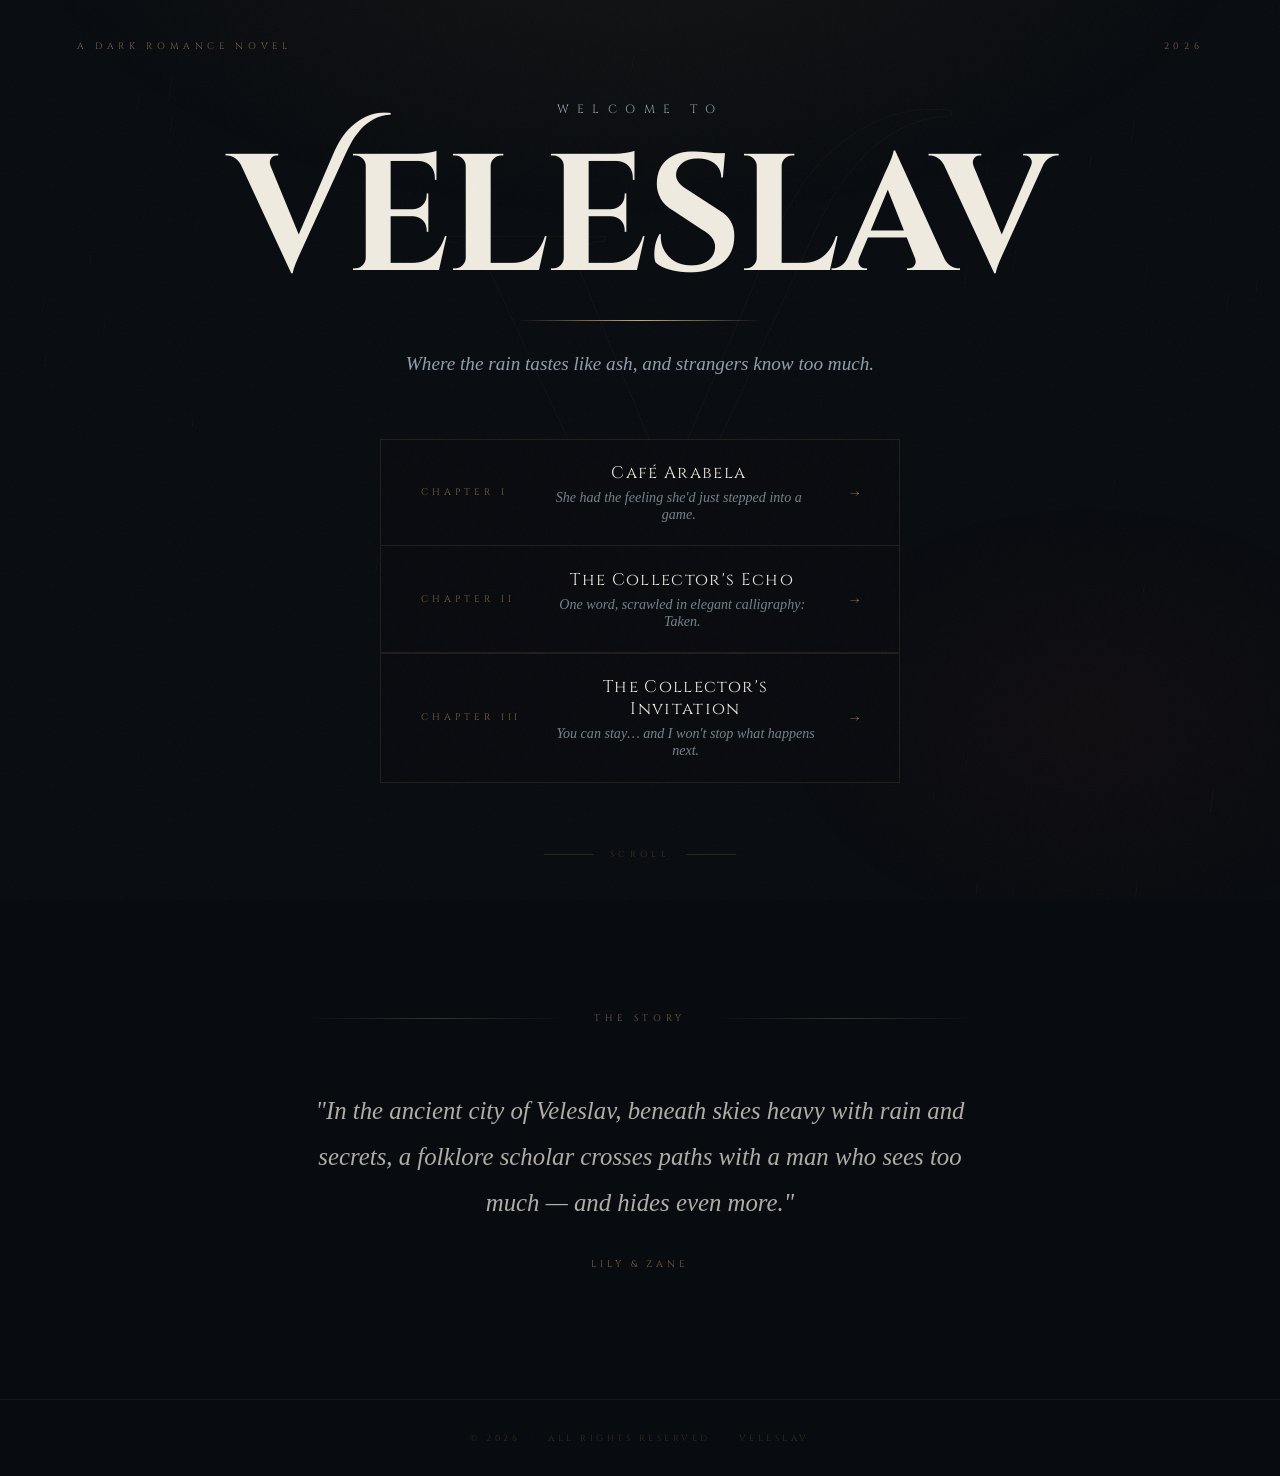
==== commit cd7d13d5: "Add chapter link for 'The Collector's Invitation' Added new chapter link for 'The Collector's Invita" ====
--- a/index.html
+++ b/index.html
@@ -375,6 +375,14 @@
         </div>
         <span class="ch-arrow">→</span>
       </a>
+      <a class="chapter-link" href="chapter3.html">
+        <span class="ch-num">Chapter III</span>
+        <div class="ch-info">
+          <div class="ch-title">The Collector's Invitation</div>
+          <div class="ch-desc">You can stay… and I won't stop what happens next.</div>
+        </div>
+        <span class="ch-arrow">→</span>
+      </a>
     </nav>
   </div>
 
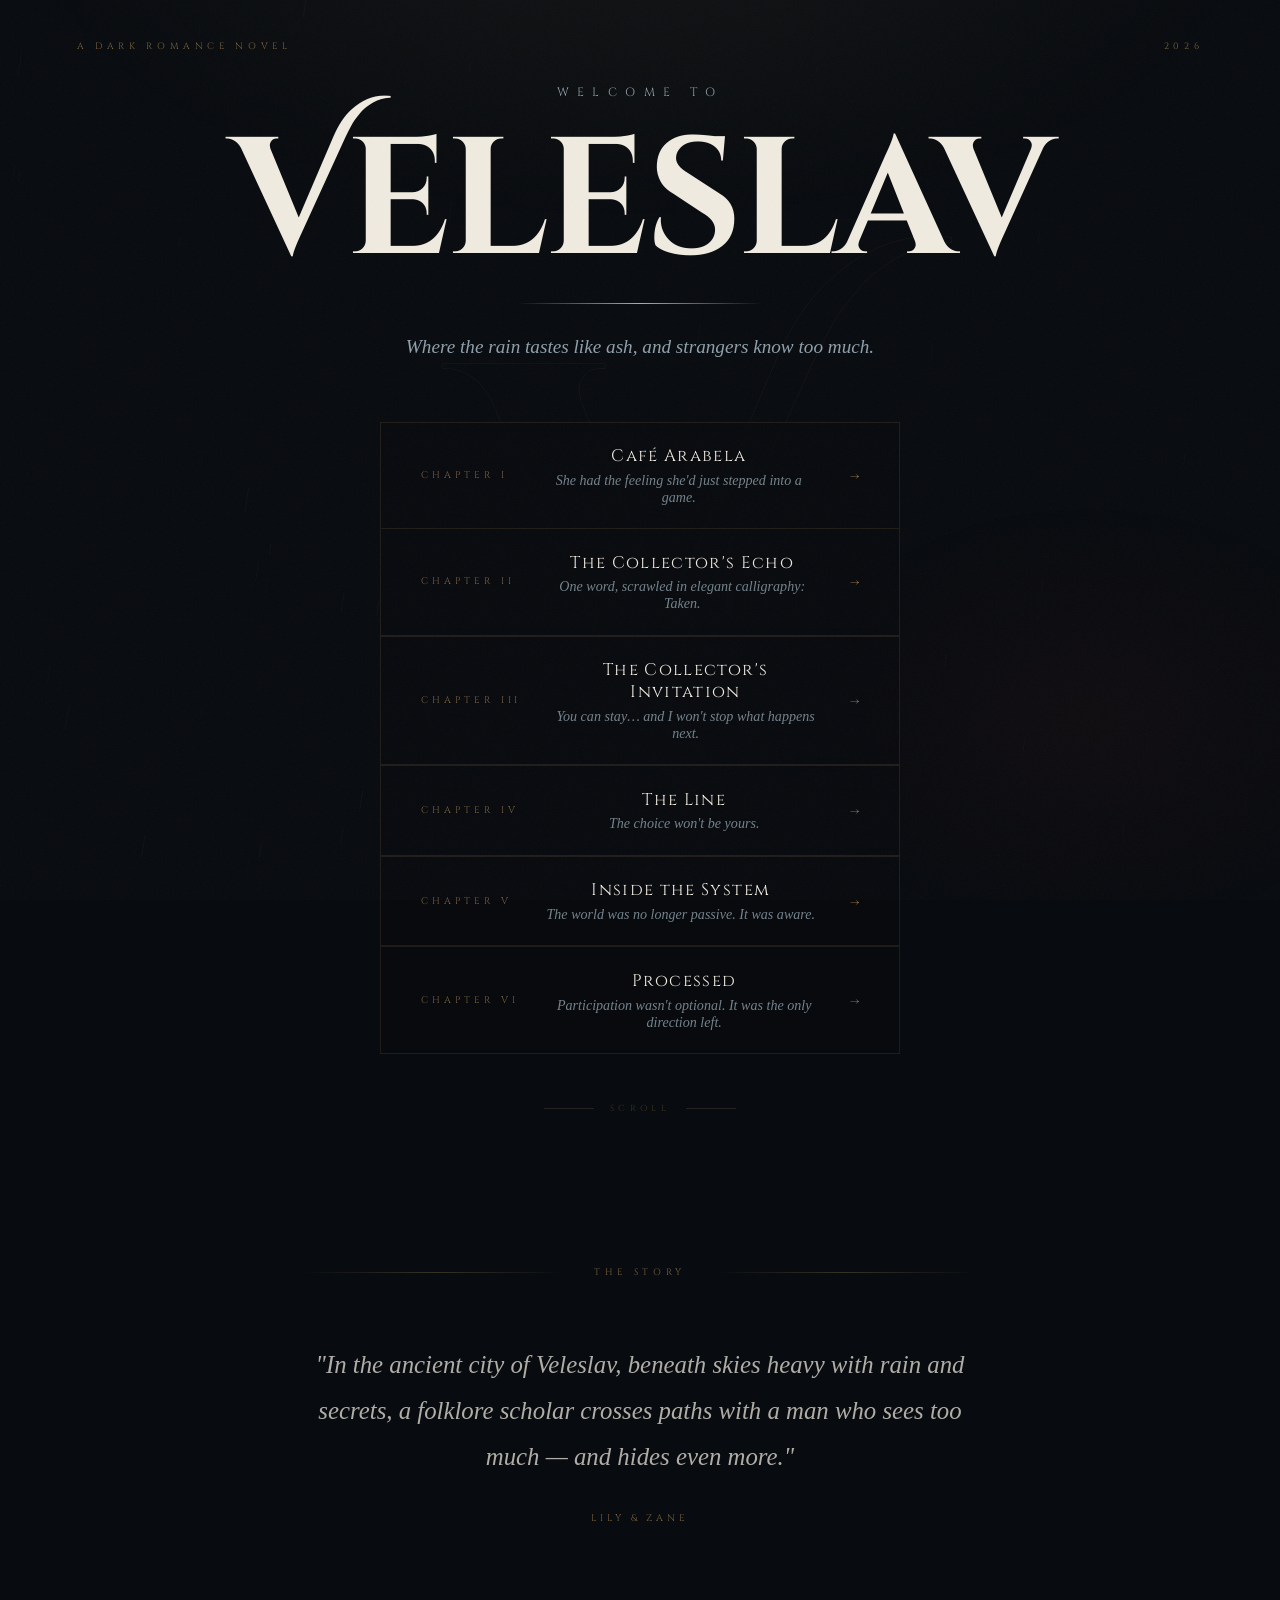
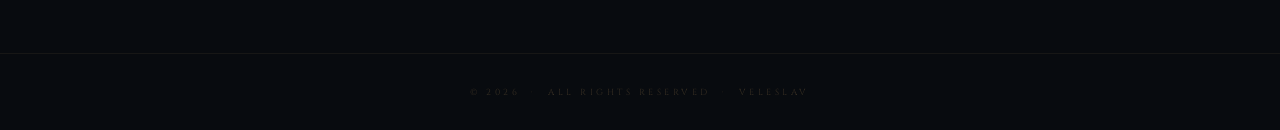
==== commit 6de90eda: "Add navigation links for Chapters IV to VI Added new chapters to the navigation links in index.html." ====
--- a/index.html
+++ b/index.html
@@ -383,6 +383,30 @@
         </div>
         <span class="ch-arrow">→</span>
       </a>
+      <a class="chapter-link" href="chapter4.html">
+        <span class="ch-num">Chapter IV</span>
+        <div class="ch-info">
+          <div class="ch-title">The Line</div>
+          <div class="ch-desc">The choice won't be yours.</div>
+        </div>
+        <span class="ch-arrow">→</span>
+      </a>
+      <a class="chapter-link" href="chapter5.html">
+        <span class="ch-num">Chapter V</span>
+        <div class="ch-info">
+          <div class="ch-title">Inside the System</div>
+          <div class="ch-desc">The world was no longer passive. It was aware.</div>
+        </div>
+        <span class="ch-arrow">→</span>
+      </a>
+      <a class="chapter-link" href="chapter6.html">
+        <span class="ch-num">Chapter VI</span>
+        <div class="ch-info">
+          <div class="ch-title">Processed</div>
+          <div class="ch-desc">Participation wasn't optional. It was the only direction left.</div>
+        </div>
+        <span class="ch-arrow">→</span>
+      </a>
     </nav>
   </div>
 
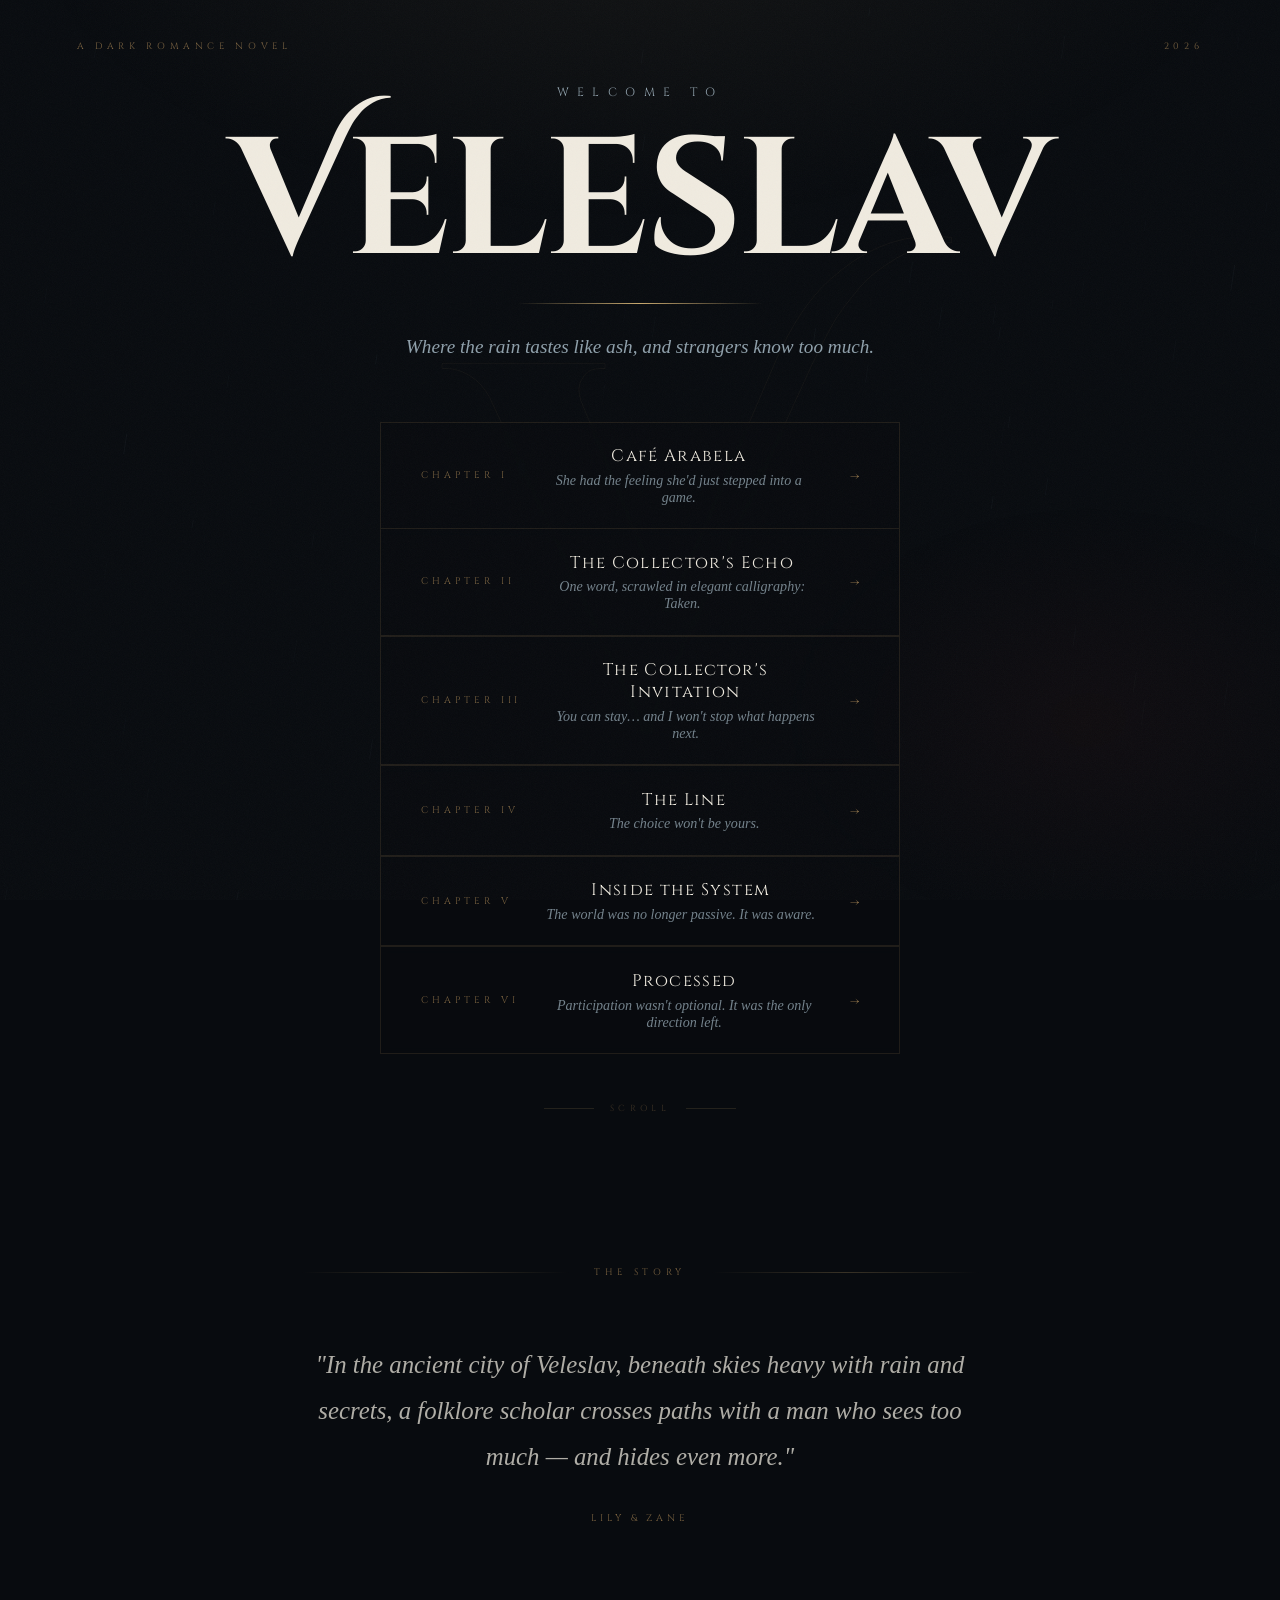
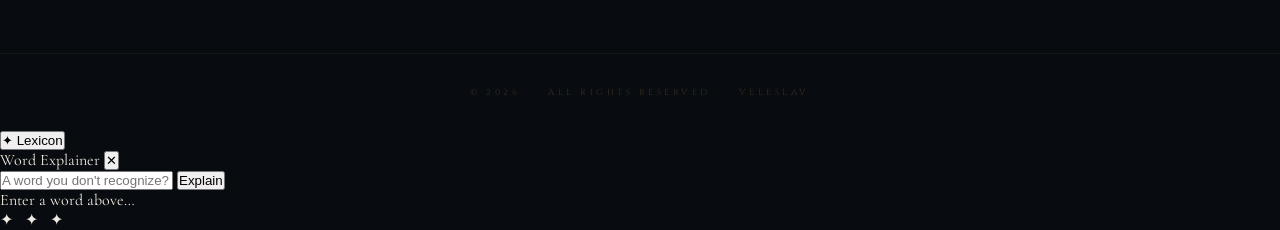
==== commit 6a8c41dd: "Implement Word Explainer widget in index.html Added a Word Explainer widget with input and output se" ====
--- a/index.html
+++ b/index.html
@@ -339,6 +339,7 @@
       to   { width: clamp(120px, 30%, 280px); }
     }
   </style>
+  <link rel="stylesheet" href="word-explainer.css"/>
 </head>
 <body>
 
@@ -465,5 +466,36 @@
   }, { threshold: 0.15 });
   document.querySelectorAll('.reveal').forEach(el => obs.observe(el));
 </script>
+
+<!-- ── Word Explainer Widget ── -->
+<div id="word-explainer">
+  <button id="we-toggle" aria-label="Open word explainer">
+    <span class="we-rune">✦</span>
+    Lexicon
+  </button>
+  <div id="we-panel" class="we-hidden" role="dialog" aria-label="Word Explainer">
+    <div class="we-header">
+      <span class="we-title">Word Explainer</span>
+      <button class="we-close" id="we-close" aria-label="Close">✕</button>
+    </div>
+    <div class="we-input-row">
+      <input
+        id="we-input"
+        type="text"
+        placeholder="A word you don't recognize?"
+        autocomplete="off"
+        autocorrect="off"
+        spellcheck="false"
+        maxlength="60"
+        aria-label="Enter a word"
+      />
+      <button id="we-btn" aria-label="Explain word">Explain</button>
+    </div>
+    <div id="we-output" class="we-empty" aria-live="polite">Enter a word above…</div>
+    <div class="we-ornament">✦ &nbsp; ✦ &nbsp; ✦</div>
+  </div>
+</div>
+<script src="word-explainer.js"></script>
+
 </body>
 </html>
